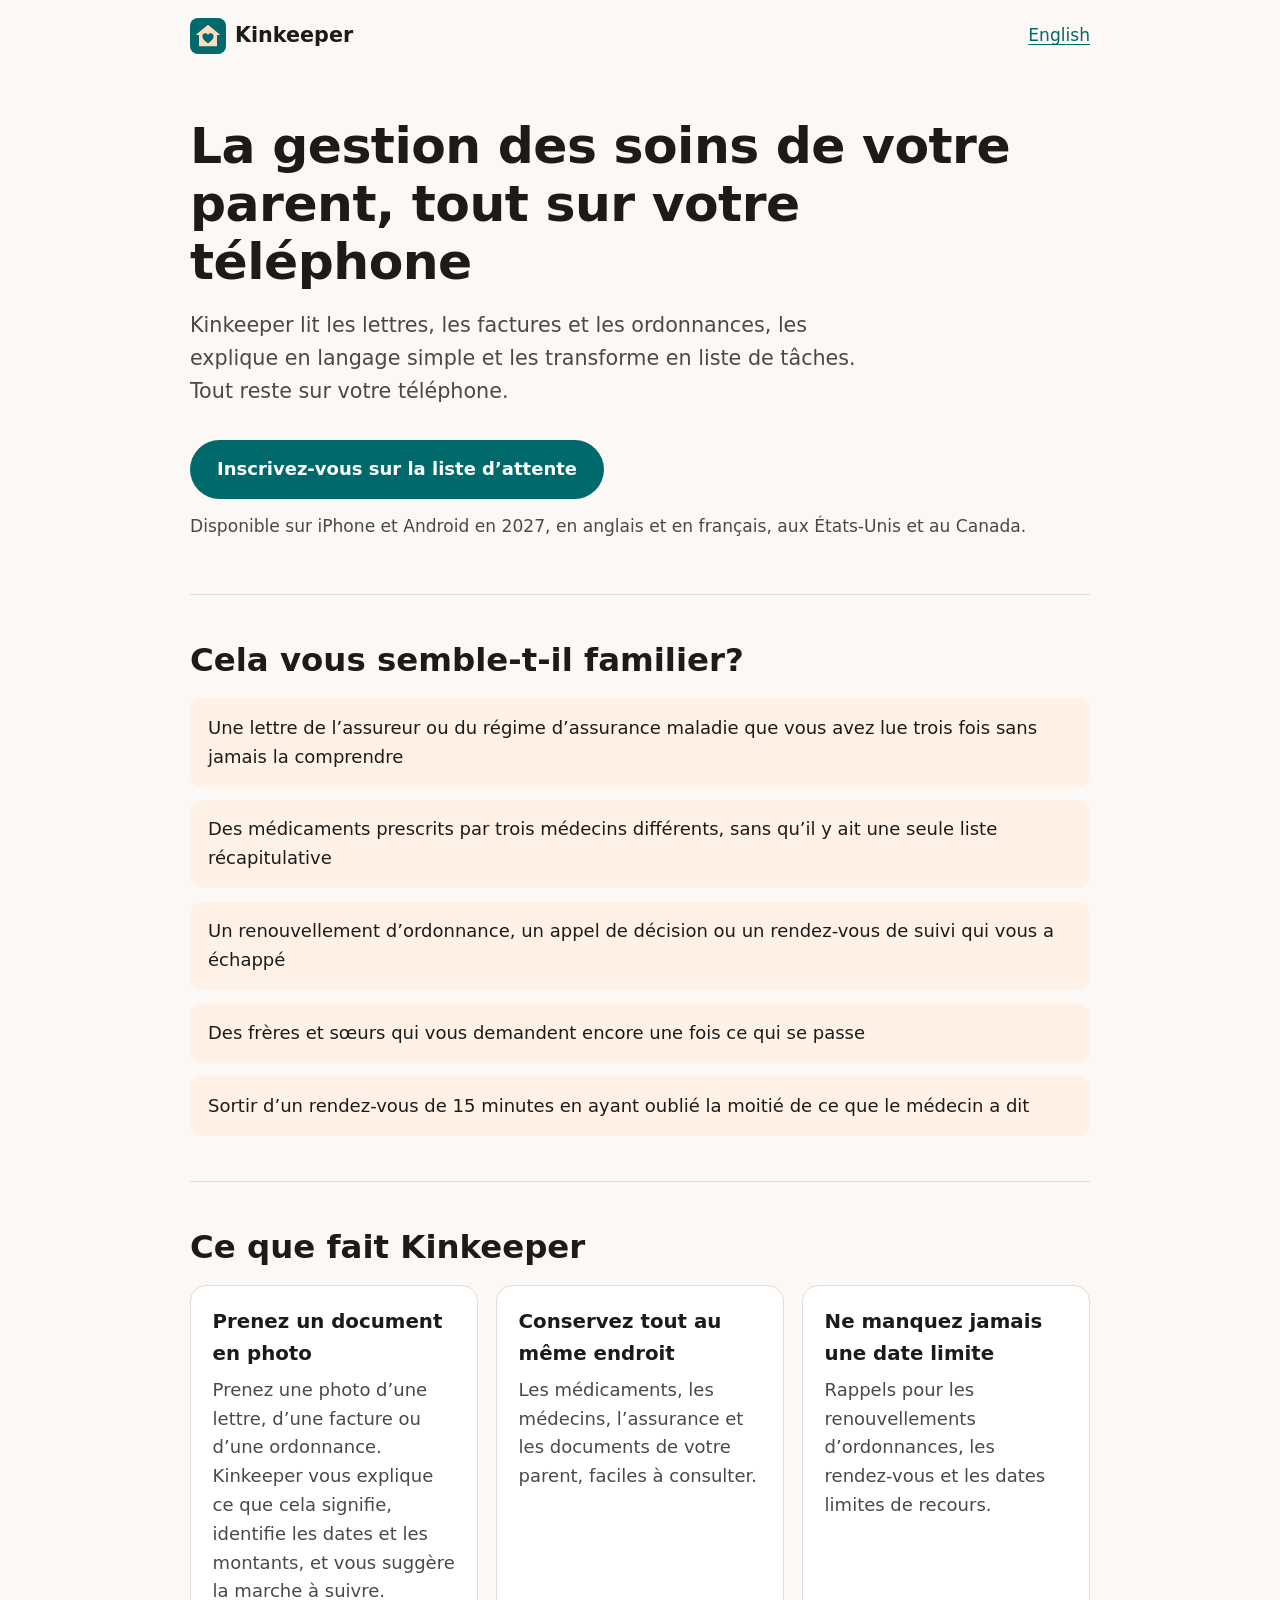
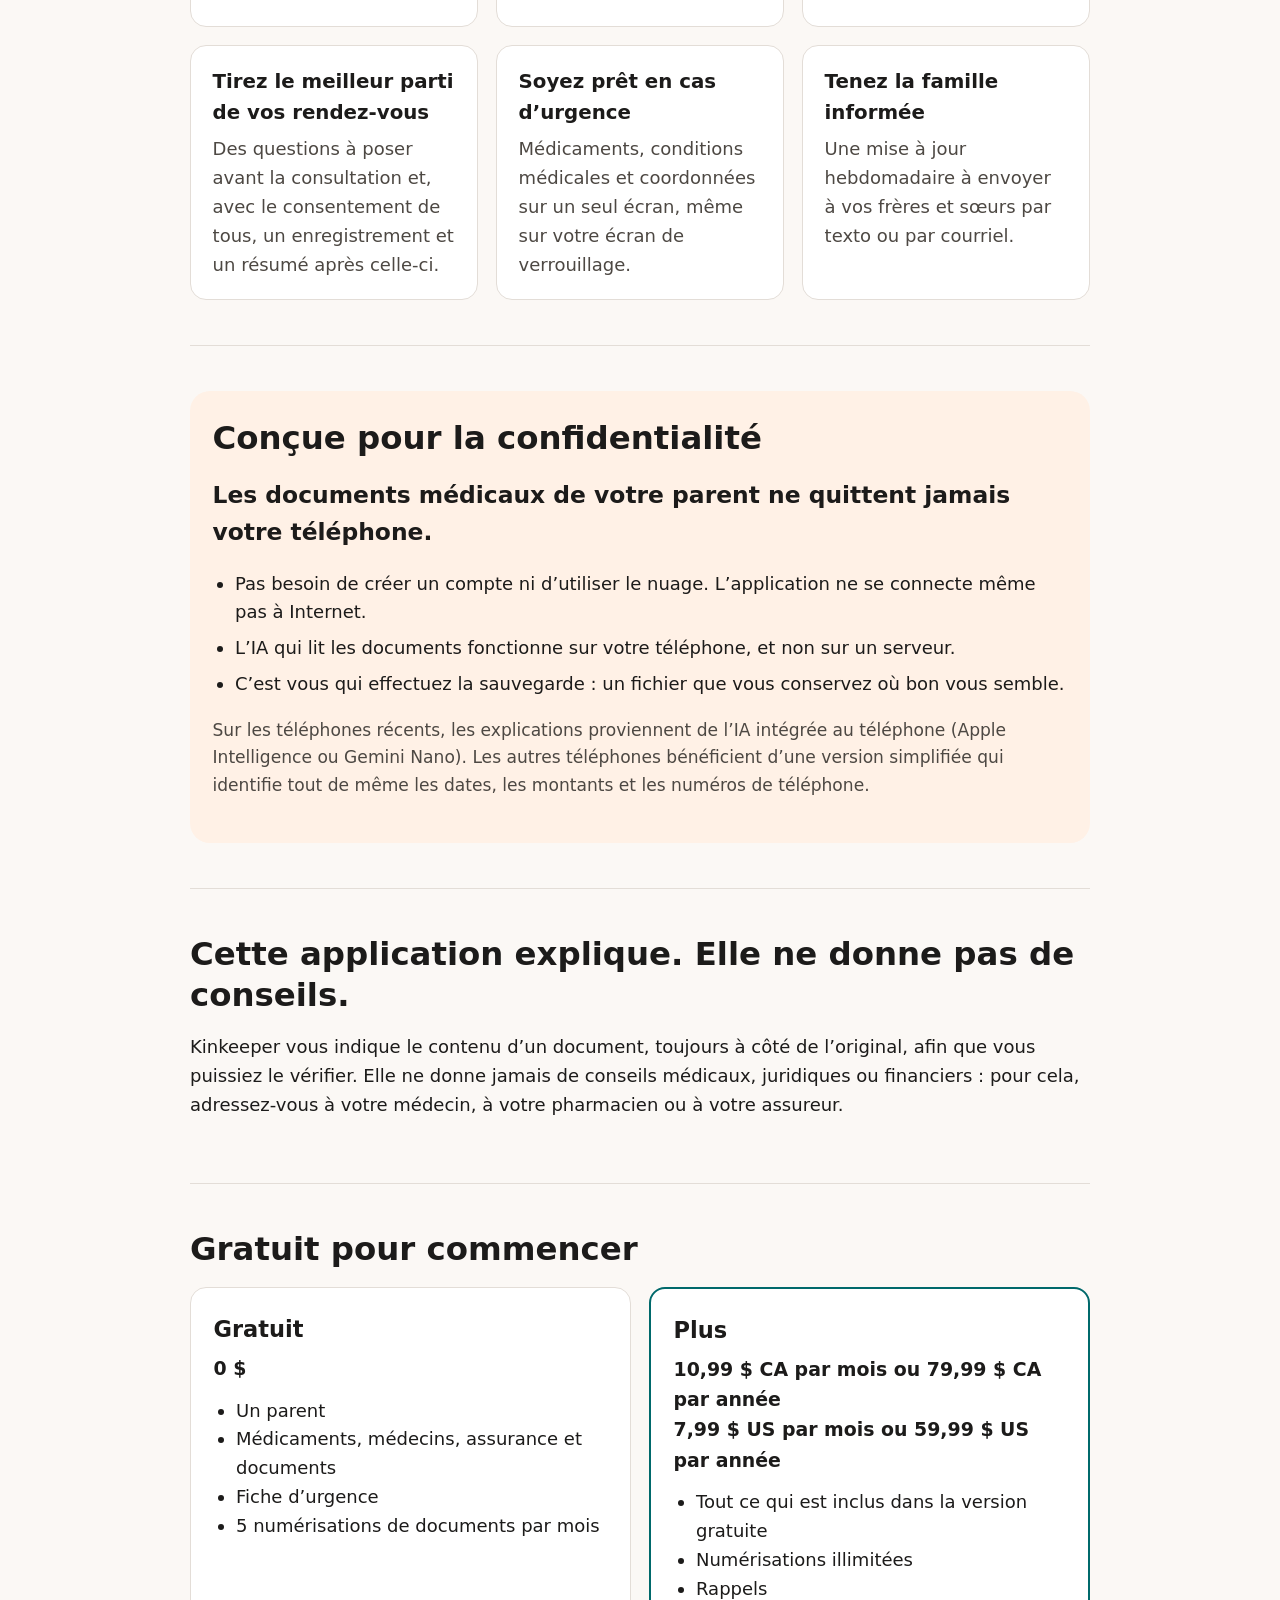
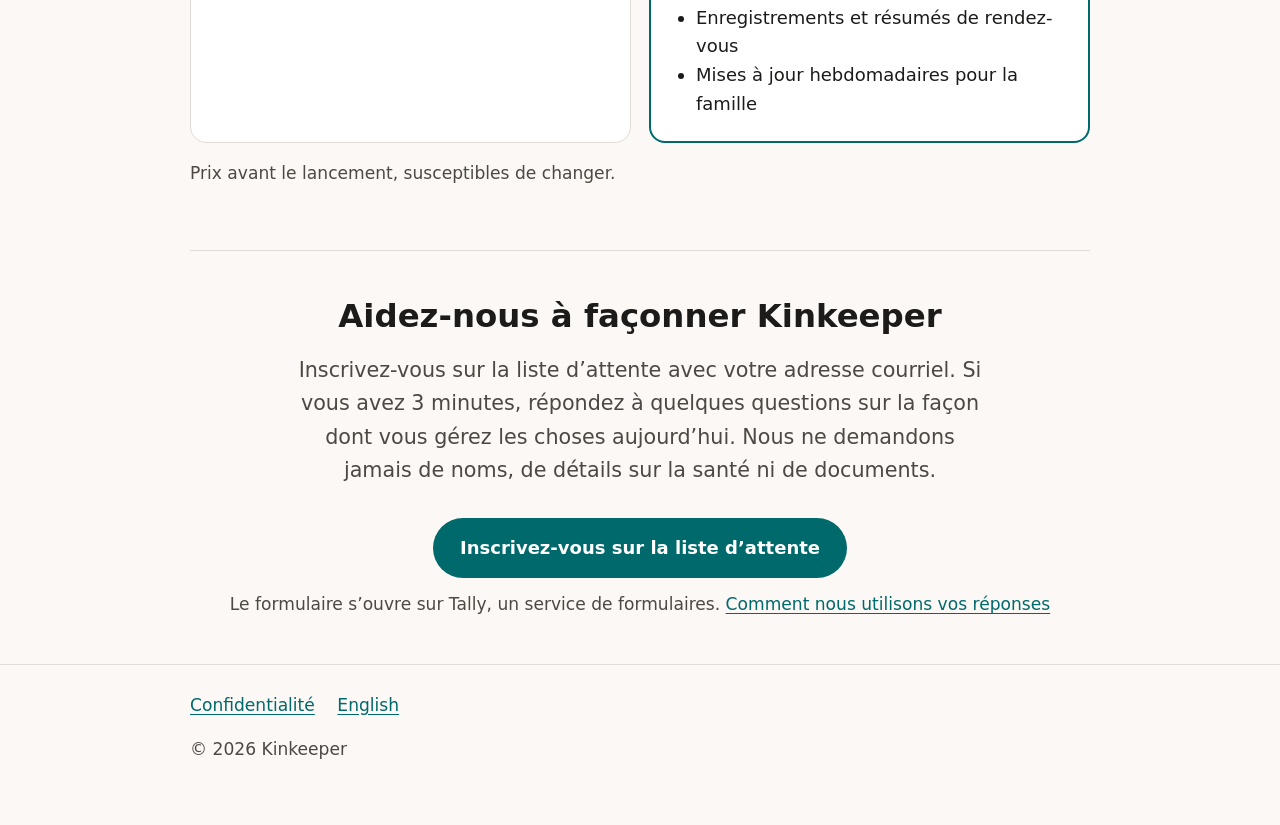
==== fr/index.html @ bebd0492 "Kinkeeper's landing page in English and French Co-Authored-By: Claude Opus 5.5 <noreply@anthropic.co" ====
<!doctype html>
<html lang="fr-CA">
<head>
  <meta charset="utf-8">
  <meta name="viewport" content="width=device-width, initial-scale=1">
  <title>Kinkeeper : la gestion des soins de votre parent, tout sur votre téléphone</title>
  <meta name="description" content="Kinkeeper lit les lettres, les factures et les ordonnances de votre parent, les explique en langage simple et les transforme en liste de tâches. Tout reste sur votre téléphone. Disponible sur iPhone et Android en 2027.">
  <link rel="alternate" hreflang="en" href="https://dalemagrath-developer.github.io/kinkeeper-site/">
  <link rel="alternate" hreflang="fr-CA" href="https://dalemagrath-developer.github.io/kinkeeper-site/fr/">
  <link rel="icon" href="../favicon.svg" type="image/svg+xml">
  <link rel="stylesheet" href="../styles.css">
</head>
<body>
  <a class="skip-link" href="#main">Passer au contenu principal</a>

  <header class="site-header">
    <div class="wrap">
      <a class="brand" href="./" aria-label="Kinkeeper, page d’accueil">
        <svg viewBox="0 0 64 64" aria-hidden="true"><rect width="64" height="64" rx="14" fill="#00696B"/><path d="M32 12 10 30h6v20h32V30h6z" fill="#FFDCBF"/><path d="M32 45s-10-6.2-10-12.6c0-3.2 2.4-5.4 5.2-5.4 2.1 0 3.8 1.2 4.8 3 1-1.8 2.7-3 4.8-3 2.8 0 5.2 2.2 5.2 5.4C42 38.8 32 45 32 45z" fill="#00696B"/></svg>
        Kinkeeper
      </a>
      <a class="lang-switch" href="../" hreflang="en" lang="en">English</a>
    </div>
  </header>

  <main id="main">
    <div class="wrap">
      <section class="hero" aria-labelledby="hero-title">
        <h1 id="hero-title">La gestion des soins de votre parent, tout sur votre téléphone</h1>
        <p class="lead">Kinkeeper lit les lettres, les factures et les ordonnances, les explique en langage simple et les transforme en liste de tâches. Tout reste sur votre téléphone.</p>
        <a class="button" href="#join">Inscrivez-vous sur la liste d’attente</a>
        <p class="note">Disponible sur iPhone et Android en 2027, en anglais et en français, aux États-Unis et au Canada.</p>
      </section>

      <section aria-labelledby="pains-title">
        <h2 id="pains-title">Cela vous semble-t-il familier?</h2>
        <ul class="pains">
          <li>Une lettre de l’assureur ou du régime d’assurance maladie que vous avez lue trois fois sans jamais la comprendre</li>
          <li>Des médicaments prescrits par trois médecins différents, sans qu’il y ait une seule liste récapitulative</li>
          <li>Un renouvellement d’ordonnance, un appel de décision ou un rendez-vous de suivi qui vous a échappé</li>
          <li>Des frères et sœurs qui vous demandent encore une fois ce qui se passe</li>
          <li>Sortir d’un rendez-vous de 15 minutes en ayant oublié la moitié de ce que le médecin a dit</li>
        </ul>
      </section>

      <section aria-labelledby="features-title">
        <h2 id="features-title">Ce que fait Kinkeeper</h2>
        <ul class="cards">
          <li class="card">
            <h3>Prenez un document en photo</h3>
            <p>Prenez une photo d’une lettre, d’une facture ou d’une ordonnance. Kinkeeper vous explique ce que cela signifie, identifie les dates et les montants, et vous suggère la marche à suivre.</p>
          </li>
          <li class="card">
            <h3>Conservez tout au même endroit</h3>
            <p>Les médicaments, les médecins, l’assurance et les documents de votre parent, faciles à consulter.</p>
          </li>
          <li class="card">
            <h3>Ne manquez jamais une date limite</h3>
            <p>Rappels pour les renouvellements d’ordonnances, les rendez-vous et les dates limites de recours.</p>
          </li>
          <li class="card">
            <h3>Tirez le meilleur parti de vos rendez-vous</h3>
            <p>Des questions à poser avant la consultation et, avec le consentement de tous, un enregistrement et un résumé après celle-ci.</p>
          </li>
          <li class="card">
            <h3>Soyez prêt en cas d’urgence</h3>
            <p>Médicaments, conditions médicales et coordonnées sur un seul écran, même sur votre écran de verrouillage.</p>
          </li>
          <li class="card">
            <h3>Tenez la famille informée</h3>
            <p>Une mise à jour hebdomadaire à envoyer à vos frères et sœurs par texto ou par courriel.</p>
          </li>
        </ul>
      </section>

      <section aria-labelledby="private-title">
        <div class="private">
          <h2 id="private-title">Conçue pour la confidentialité</h2>
          <p class="quote">Les documents médicaux de votre parent ne quittent jamais votre téléphone.</p>
          <ul class="checks">
            <li>Pas besoin de créer un compte ni d’utiliser le nuage. L’application ne se connecte même pas à Internet.</li>
            <li>L’IA qui lit les documents fonctionne sur votre téléphone, et non sur un serveur.</li>
            <li>C’est vous qui effectuez la sauvegarde : un fichier que vous conservez où bon vous semble.</li>
          </ul>
          <p class="small">Sur les téléphones récents, les explications proviennent de l’IA intégrée au téléphone (Apple Intelligence ou Gemini Nano). Les autres téléphones bénéficient d’une version simplifiée qui identifie tout de même les dates, les montants et les numéros de téléphone.</p>
        </div>
      </section>

      <section aria-labelledby="advice-title">
        <h2 id="advice-title">Cette application explique. Elle ne donne pas de conseils.</h2>
        <p>Kinkeeper vous indique le contenu d’un document, toujours à côté de l’original, afin que vous puissiez le vérifier. Elle ne donne jamais de conseils médicaux, juridiques ou financiers : pour cela, adressez-vous à votre médecin, à votre pharmacien ou à votre assureur.</p>
      </section>

      <section aria-labelledby="prices-title">
        <h2 id="prices-title">Gratuit pour commencer</h2>
        <div class="plans">
          <div class="plan">
            <h3>Gratuit</h3>
            <p class="price">0 $</p>
            <ul>
              <li>Un parent</li>
              <li>Médicaments, médecins, assurance et documents</li>
              <li>Fiche d’urgence</li>
              <li>5 numérisations de documents par mois</li>
            </ul>
          </div>
          <div class="plan plus">
            <h3>Plus</h3>
            <p class="price">10,99 $ CA par mois ou 79,99 $ CA par année<br>7,99 $ US par mois ou 59,99 $ US par année</p>
            <ul>
              <li>Tout ce qui est inclus dans la version gratuite</li>
              <li>Numérisations illimitées</li>
              <li>Rappels</li>
              <li>Enregistrements et résumés de rendez-vous</li>
              <li>Mises à jour hebdomadaires pour la famille</li>
            </ul>
          </div>
        </div>
        <p class="small">Prix avant le lancement, susceptibles de changer.</p>
      </section>

      <section class="join" id="join" aria-labelledby="join-title">
        <h2 id="join-title">Aidez-nous à façonner Kinkeeper</h2>
        <p class="lead">Inscrivez-vous sur la liste d’attente avec votre adresse courriel. Si vous avez 3 minutes, répondez à quelques questions sur la façon dont vous gérez les choses aujourd’hui. Nous ne demandons jamais de noms, de détails sur la santé ni de documents.</p>
        <a class="button" href="https://tally.so/r/RWD21v">Inscrivez-vous sur la liste d’attente</a>
        <p class="note">Le formulaire s’ouvre sur Tally, un service de formulaires. <a href="confidentialite.html">Comment nous utilisons vos réponses</a></p>
      </section>
    </div>
  </main>

  <footer class="site-footer">
    <div class="wrap">
      <nav aria-label="Pied de page">
        <a href="confidentialite.html">Confidentialité</a>
        <a href="../" hreflang="en" lang="en">English</a>
      </nav>
      <p>© 2026 Kinkeeper</p>
    </div>
  </footer>
</body>
</html>
---- styles.css ----
/* Kinkeeper's landing page: one stylesheet for both languages. Colours are the app's (blueprint §7): teal #00696B and
   warm sand #FFDCBF, with dark-mode matches. Body text is 18px, as in the app. No web fonts or other outside files, so
   opening the page asks nothing of any other site. */

:root {
  --teal: #00696b;
  --teal-strong: #004f51;
  --sand: #ffdcbf;
  --bg: #fbf8f5;
  --surface: #ffffff;
  --surface-warm: #fff1e6;
  --text: #1c1b1a;
  --text-muted: #4d4843;
  --border: #e3ddd7;
  --on-teal: #ffffff;
  --focus: #b35c00;
  color-scheme: light;
}

@media (prefers-color-scheme: dark) {
  :root {
    --teal: #4cdadb;
    --teal-strong: #6ff6f7;
    --sand: #ffb77a;
    --bg: #121414;
    --surface: #1b1f1f;
    --surface-warm: #2a221c;
    --text: #ece8e4;
    --text-muted: #c2bcb6;
    --border: #3a3f3f;
    --on-teal: #003738;
    --focus: #ffb77a;
    color-scheme: dark;
  }
}

*,
*::before,
*::after {
  box-sizing: border-box;
}

html {
  font-size: 112.5%; /* 18px, and it follows the browser's text-size setting */
  -webkit-text-size-adjust: 100%;
}

body {
  margin: 0;
  background: var(--bg);
  color: var(--text);
  font-family: system-ui, -apple-system, "Segoe UI", Roboto, "Helvetica Neue", Arial, sans-serif;
  line-height: 1.6;
}

a {
  color: var(--teal);
  text-underline-offset: 0.15em;
}

a:hover {
  color: var(--teal-strong);
}

:focus-visible {
  outline: 3px solid var(--focus);
  outline-offset: 3px;
  border-radius: 4px;
}

.skip-link {
  position: absolute;
  left: 1rem;
  top: -3rem;
  background: var(--surface);
  padding: 0.5rem 1rem;
  border-radius: 8px;
  z-index: 1;
}

.skip-link:focus {
  top: 1rem;
}

.wrap {
  max-width: 52rem;
  margin: 0 auto;
  padding: 0 1rem;
}

/* Header */

.site-header .wrap {
  display: flex;
  align-items: center;
  justify-content: space-between;
  gap: 1rem;
  padding-top: 1rem;
  padding-bottom: 1rem;
}

.brand {
  display: inline-flex;
  align-items: center;
  gap: 0.5rem;
  font-weight: 700;
  font-size: 1.15rem;
  color: var(--text);
  text-decoration: none;
}

.brand svg {
  width: 2rem;
  height: 2rem;
  flex: none;
}

.lang-switch {
  font-size: 0.95rem;
}

/* Hero */

.hero {
  padding: 2.5rem 0 3rem;
}

h1 {
  font-size: clamp(1.9rem, 6vw, 2.8rem);
  line-height: 1.15;
  margin: 0 0 1rem;
  letter-spacing: -0.01em;
}

h2 {
  font-size: clamp(1.4rem, 4vw, 1.8rem);
  line-height: 1.25;
  margin: 0 0 1rem;
}

h3 {
  font-size: 1.1rem;
  margin: 0 0 0.35rem;
}

.lead {
  font-size: 1.15rem;
  color: var(--text-muted);
  margin: 0 0 1.75rem;
  max-width: 38rem;
}

.button {
  display: inline-block;
  background: var(--teal);
  color: var(--on-teal);
  font-weight: 700;
  text-decoration: none;
  padding: 0.85rem 1.5rem;
  border-radius: 999px;
  min-height: 48px;
}

.button:hover {
  background: var(--teal-strong);
  color: var(--on-teal);
}

.note {
  font-size: 0.95rem;
  color: var(--text-muted);
  margin: 0.75rem 0 0;
}

/* Sections */

section {
  padding: 2.5rem 0;
}

section + section {
  border-top: 1px solid var(--border);
}

.pains {
  list-style: none;
  padding: 0;
  margin: 0;
  display: grid;
  gap: 0.75rem;
}

.pains li {
  background: var(--surface-warm);
  border-radius: 12px;
  padding: 0.85rem 1rem;
}

.cards {
  list-style: none;
  padding: 0;
  margin: 0;
  display: grid;
  gap: 1rem;
  grid-template-columns: repeat(auto-fit, minmax(15rem, 1fr));
}

.card {
  background: var(--surface);
  border: 1px solid var(--border);
  border-radius: 16px;
  padding: 1.1rem 1.2rem;
}

.card p {
  margin: 0;
  color: var(--text-muted);
}

.private {
  background: var(--surface-warm);
  border-radius: 20px;
  padding: 1.5rem 1.25rem;
}

.private .quote {
  font-size: 1.3rem;
  font-weight: 700;
  margin: 0 0 1rem;
}

.checks {
  padding-left: 1.25rem;
  margin: 0 0 1rem;
}

.checks li + li {
  margin-top: 0.4rem;
}

.small {
  font-size: 0.95rem;
  color: var(--text-muted);
}

/* Prices */

.plans {
  display: grid;
  gap: 1rem;
  grid-template-columns: repeat(auto-fit, minmax(15rem, 1fr));
}

.plan {
  background: var(--surface);
  border: 1px solid var(--border);
  border-radius: 16px;
  padding: 1.25rem;
}

.plan.plus {
  border: 2px solid var(--teal);
}

.plan h3 {
  font-size: 1.25rem;
}

.price {
  font-size: 1.05rem;
  font-weight: 700;
  margin: 0 0 0.75rem;
}

.plan ul {
  padding-left: 1.25rem;
  margin: 0;
}

/* Join */

.join {
  text-align: center;
}

.join .lead {
  margin-left: auto;
  margin-right: auto;
}

/* Footer */

.site-footer {
  border-top: 1px solid var(--border);
  padding: 1.5rem 0 2.5rem;
  font-size: 0.95rem;
  color: var(--text-muted);
}

.site-footer nav {
  display: flex;
  flex-wrap: wrap;
  gap: 0.5rem 1.25rem;
  margin-bottom: 0.5rem;
}

/* Privacy notice */

.doc {
  padding: 1.5rem 0 3rem;
  max-width: 42rem;
}

.doc h2 {
  font-size: 1.3rem;
  margin-top: 2rem;
}

.doc ul {
  padding-left: 1.25rem;
}

@media (prefers-reduced-motion: no-preference) {
  html {
    scroll-behavior: smooth;
  }
}
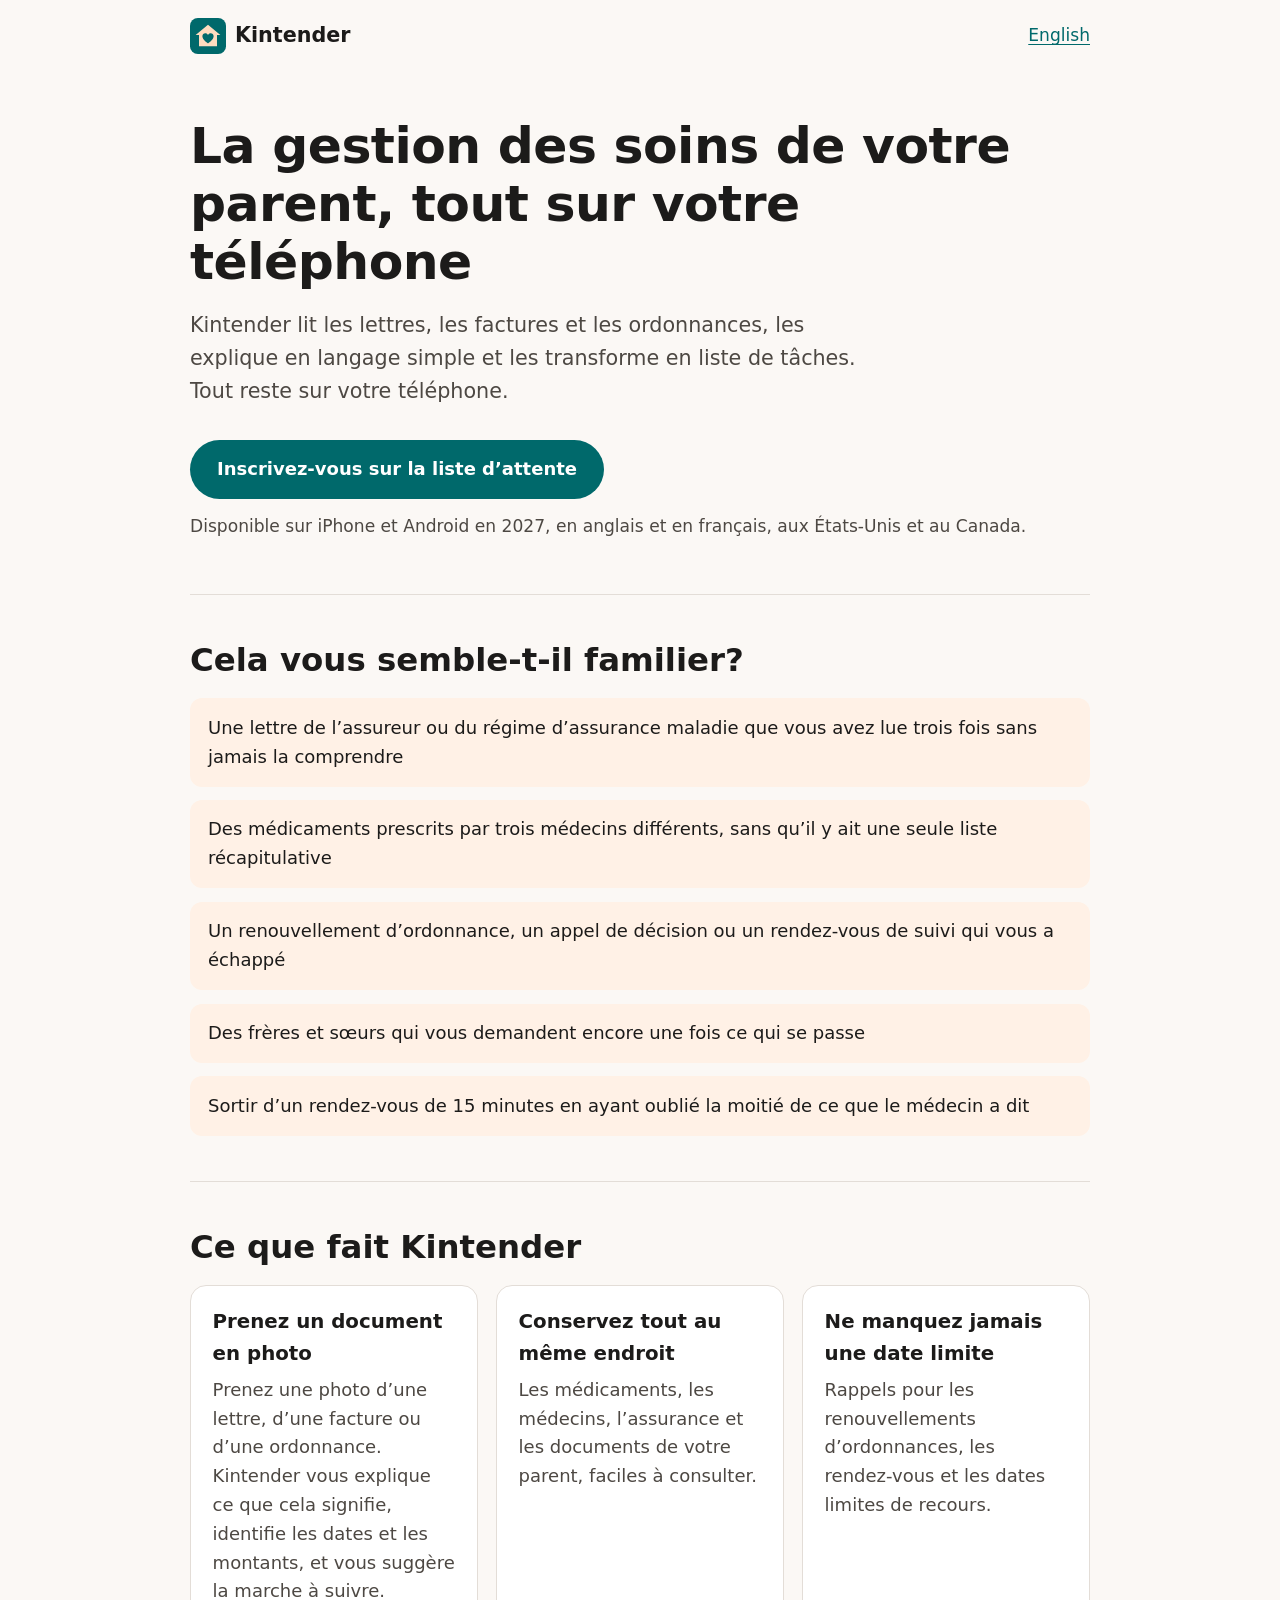
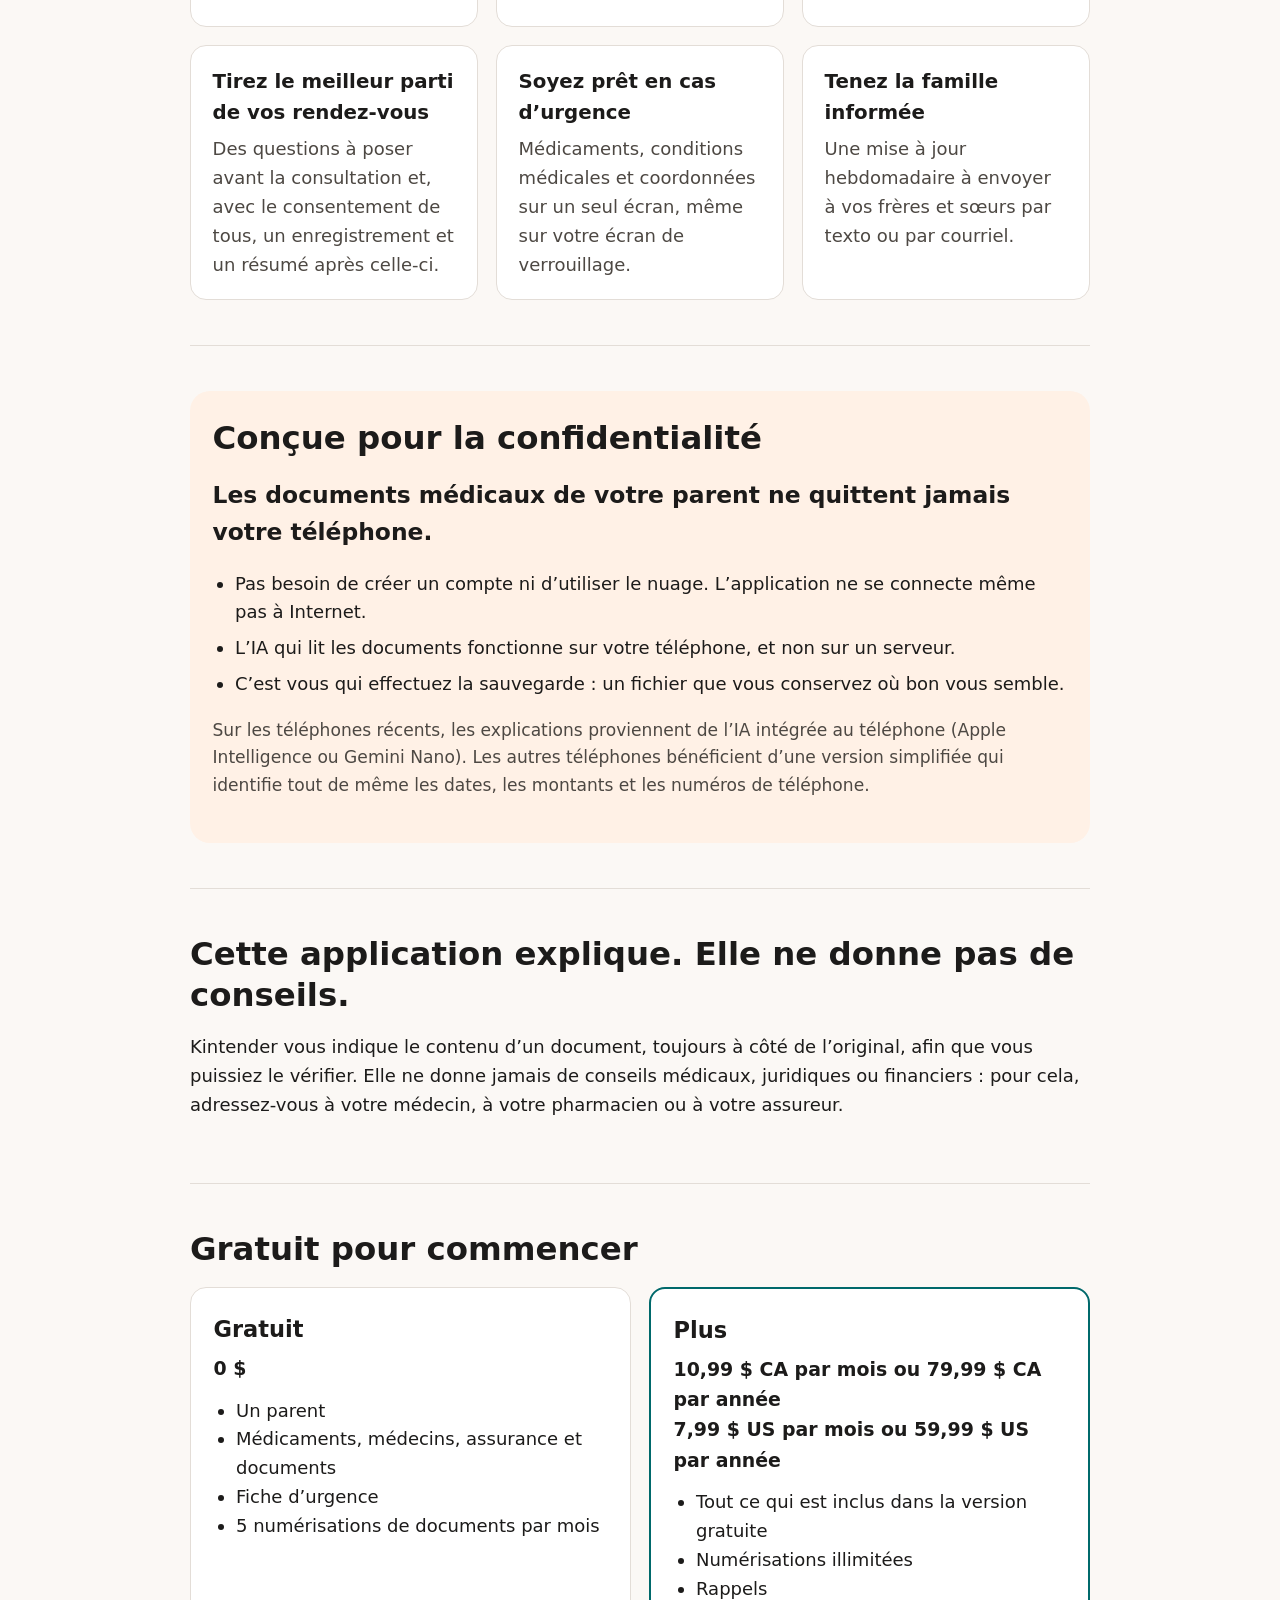
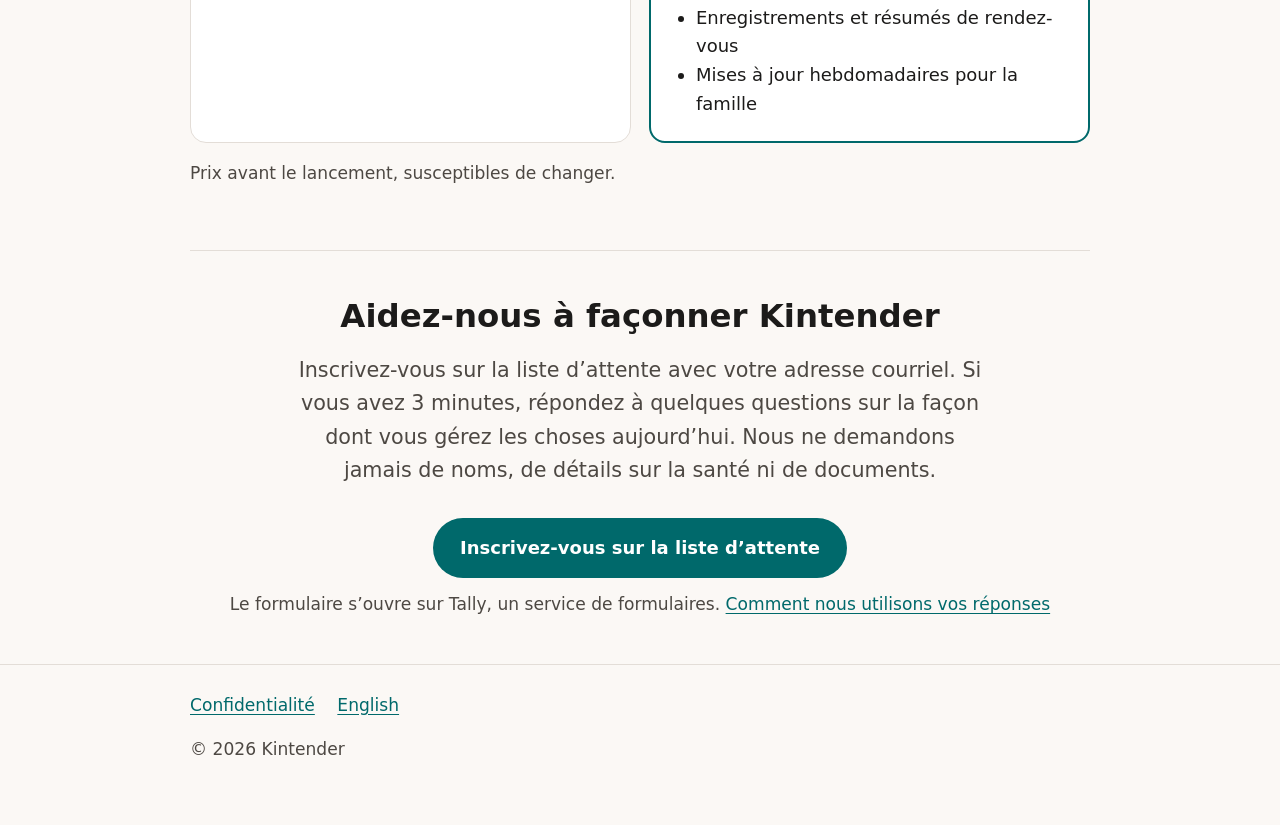
==== commit 4ce7c2be: "Rename the site Kintender" ====
--- a/fr/index.html
+++ b/fr/index.html
@@ -3,10 +3,10 @@
 <head>
   <meta charset="utf-8">
   <meta name="viewport" content="width=device-width, initial-scale=1">
-  <title>Kinkeeper : la gestion des soins de votre parent, tout sur votre téléphone</title>
-  <meta name="description" content="Kinkeeper lit les lettres, les factures et les ordonnances de votre parent, les explique en langage simple et les transforme en liste de tâches. Tout reste sur votre téléphone. Disponible sur iPhone et Android en 2027.">
-  <link rel="alternate" hreflang="en" href="https://dalemagrath-developer.github.io/kinkeeper-site/">
-  <link rel="alternate" hreflang="fr-CA" href="https://dalemagrath-developer.github.io/kinkeeper-site/fr/">
+  <title>Kintender : la gestion des soins de votre parent, tout sur votre téléphone</title>
+  <meta name="description" content="Kintender lit les lettres, les factures et les ordonnances de votre parent, les explique en langage simple et les transforme en liste de tâches. Tout reste sur votre téléphone. Disponible sur iPhone et Android en 2027.">
+  <link rel="alternate" hreflang="en" href="https://dalemagrath-developer.github.io/kintender-site/">
+  <link rel="alternate" hreflang="fr-CA" href="https://dalemagrath-developer.github.io/kintender-site/fr/">
   <link rel="icon" href="../favicon.svg" type="image/svg+xml">
   <link rel="stylesheet" href="../styles.css">
 </head>
@@ -15,9 +15,9 @@
 
   <header class="site-header">
     <div class="wrap">
-      <a class="brand" href="./" aria-label="Kinkeeper, page d’accueil">
+      <a class="brand" href="./" aria-label="Kintender, page d’accueil">
         <svg viewBox="0 0 64 64" aria-hidden="true"><rect width="64" height="64" rx="14" fill="#00696B"/><path d="M32 12 10 30h6v20h32V30h6z" fill="#FFDCBF"/><path d="M32 45s-10-6.2-10-12.6c0-3.2 2.4-5.4 5.2-5.4 2.1 0 3.8 1.2 4.8 3 1-1.8 2.7-3 4.8-3 2.8 0 5.2 2.2 5.2 5.4C42 38.8 32 45 32 45z" fill="#00696B"/></svg>
-        Kinkeeper
+        Kintender
       </a>
       <a class="lang-switch" href="../" hreflang="en" lang="en">English</a>
     </div>
@@ -27,7 +27,7 @@
     <div class="wrap">
       <section class="hero" aria-labelledby="hero-title">
         <h1 id="hero-title">La gestion des soins de votre parent, tout sur votre téléphone</h1>
-        <p class="lead">Kinkeeper lit les lettres, les factures et les ordonnances, les explique en langage simple et les transforme en liste de tâches. Tout reste sur votre téléphone.</p>
+        <p class="lead">Kintender lit les lettres, les factures et les ordonnances, les explique en langage simple et les transforme en liste de tâches. Tout reste sur votre téléphone.</p>
         <a class="button" href="#join">Inscrivez-vous sur la liste d’attente</a>
         <p class="note">Disponible sur iPhone et Android en 2027, en anglais et en français, aux États-Unis et au Canada.</p>
       </section>
@@ -44,11 +44,11 @@
       </section>
 
       <section aria-labelledby="features-title">
-        <h2 id="features-title">Ce que fait Kinkeeper</h2>
+        <h2 id="features-title">Ce que fait Kintender</h2>
         <ul class="cards">
           <li class="card">
             <h3>Prenez un document en photo</h3>
-            <p>Prenez une photo d’une lettre, d’une facture ou d’une ordonnance. Kinkeeper vous explique ce que cela signifie, identifie les dates et les montants, et vous suggère la marche à suivre.</p>
+            <p>Prenez une photo d’une lettre, d’une facture ou d’une ordonnance. Kintender vous explique ce que cela signifie, identifie les dates et les montants, et vous suggère la marche à suivre.</p>
           </li>
           <li class="card">
             <h3>Conservez tout au même endroit</h3>
@@ -88,7 +88,7 @@
 
       <section aria-labelledby="advice-title">
         <h2 id="advice-title">Cette application explique. Elle ne donne pas de conseils.</h2>
-        <p>Kinkeeper vous indique le contenu d’un document, toujours à côté de l’original, afin que vous puissiez le vérifier. Elle ne donne jamais de conseils médicaux, juridiques ou financiers : pour cela, adressez-vous à votre médecin, à votre pharmacien ou à votre assureur.</p>
+        <p>Kintender vous indique le contenu d’un document, toujours à côté de l’original, afin que vous puissiez le vérifier. Elle ne donne jamais de conseils médicaux, juridiques ou financiers : pour cela, adressez-vous à votre médecin, à votre pharmacien ou à votre assureur.</p>
       </section>
 
       <section aria-labelledby="prices-title">
@@ -120,7 +120,7 @@
       </section>
 
       <section class="join" id="join" aria-labelledby="join-title">
-        <h2 id="join-title">Aidez-nous à façonner Kinkeeper</h2>
+        <h2 id="join-title">Aidez-nous à façonner Kintender</h2>
         <p class="lead">Inscrivez-vous sur la liste d’attente avec votre adresse courriel. Si vous avez 3 minutes, répondez à quelques questions sur la façon dont vous gérez les choses aujourd’hui. Nous ne demandons jamais de noms, de détails sur la santé ni de documents.</p>
         <a class="button" href="https://tally.so/r/RWD21v">Inscrivez-vous sur la liste d’attente</a>
         <p class="note">Le formulaire s’ouvre sur Tally, un service de formulaires. <a href="confidentialite.html">Comment nous utilisons vos réponses</a></p>
@@ -134,7 +134,7 @@
         <a href="confidentialite.html">Confidentialité</a>
         <a href="../" hreflang="en" lang="en">English</a>
       </nav>
-      <p>© 2026 Kinkeeper</p>
+      <p>© 2026 Kintender</p>
     </div>
   </footer>
 </body>
--- a/styles.css
+++ b/styles.css
@@ -1,4 +1,4 @@
-/* Kinkeeper's landing page: one stylesheet for both languages. Colours are the app's (blueprint §7): teal #00696B and
+/* Kintender's landing page: one stylesheet for both languages. Colours are the app's (blueprint §7): teal #00696B and
    warm sand #FFDCBF, with dark-mode matches. Body text is 18px, as in the app. No web fonts or other outside files, so
    opening the page asks nothing of any other site. */
 
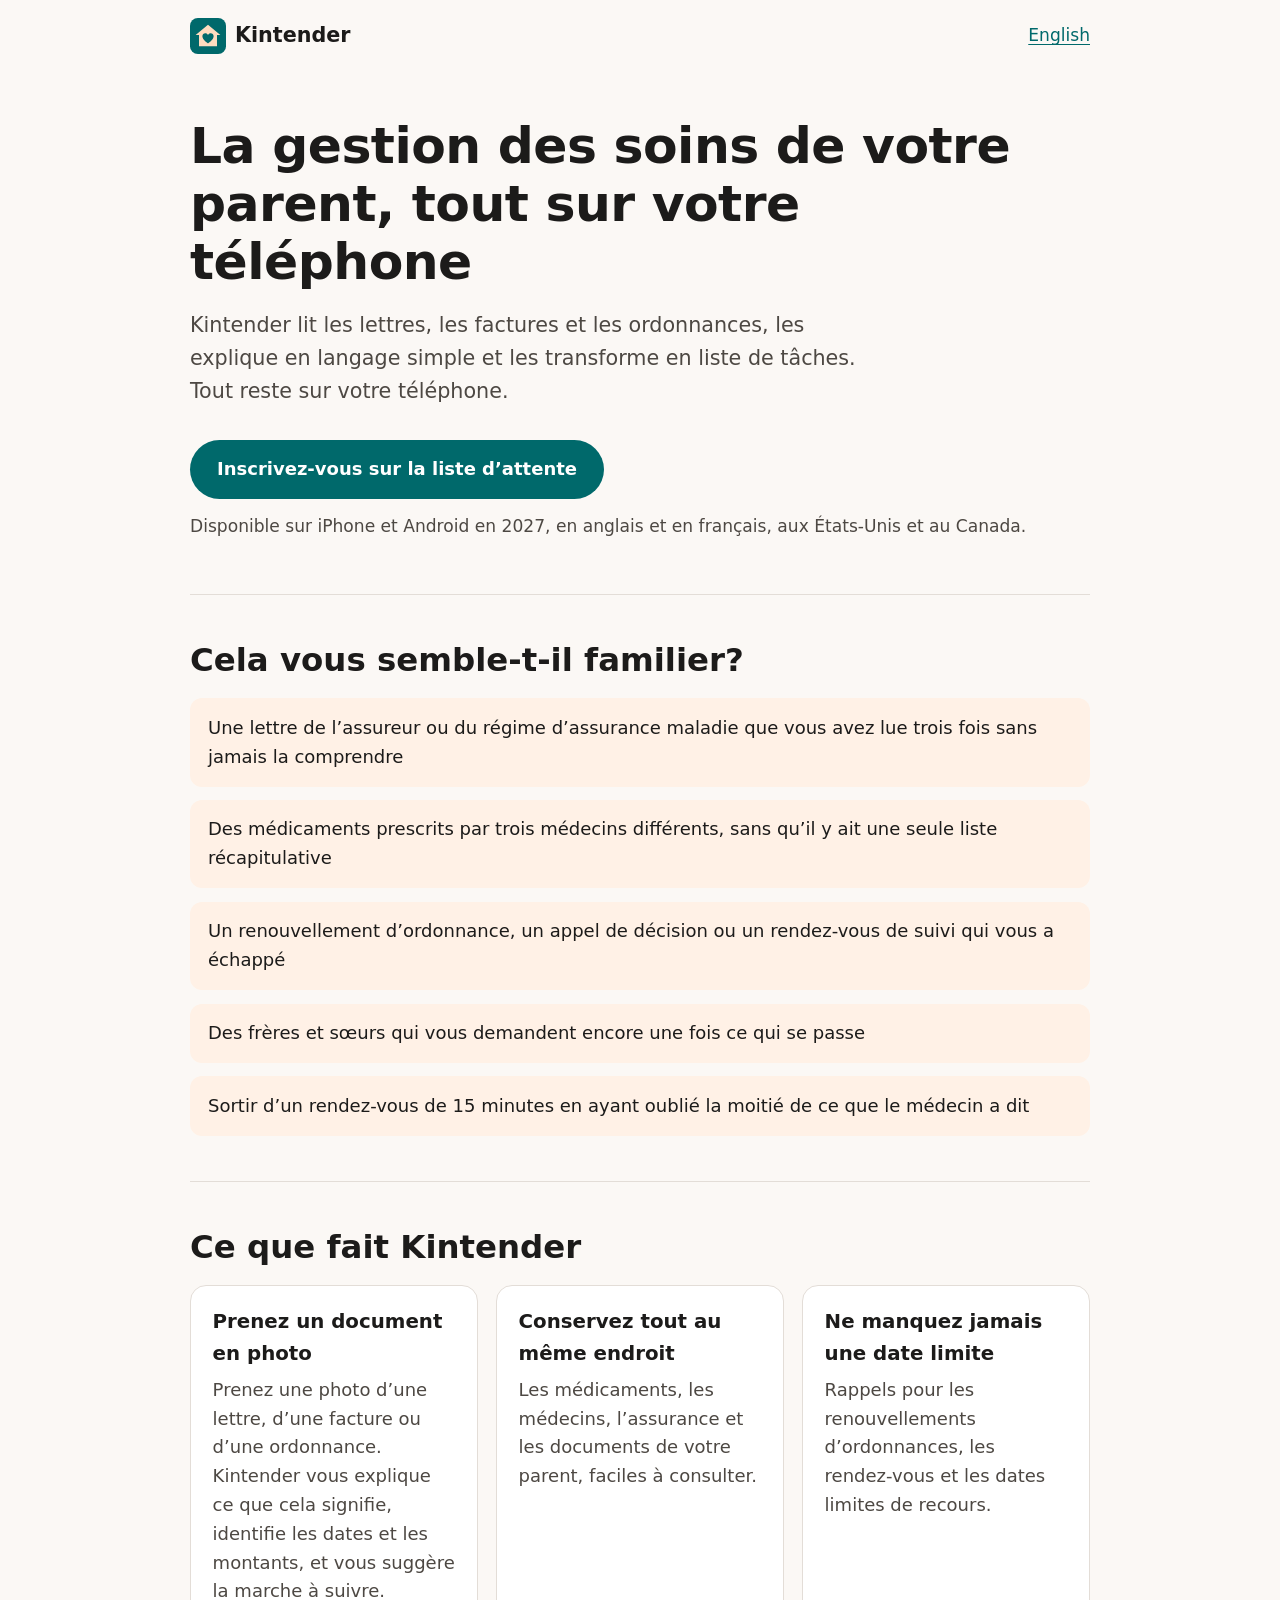
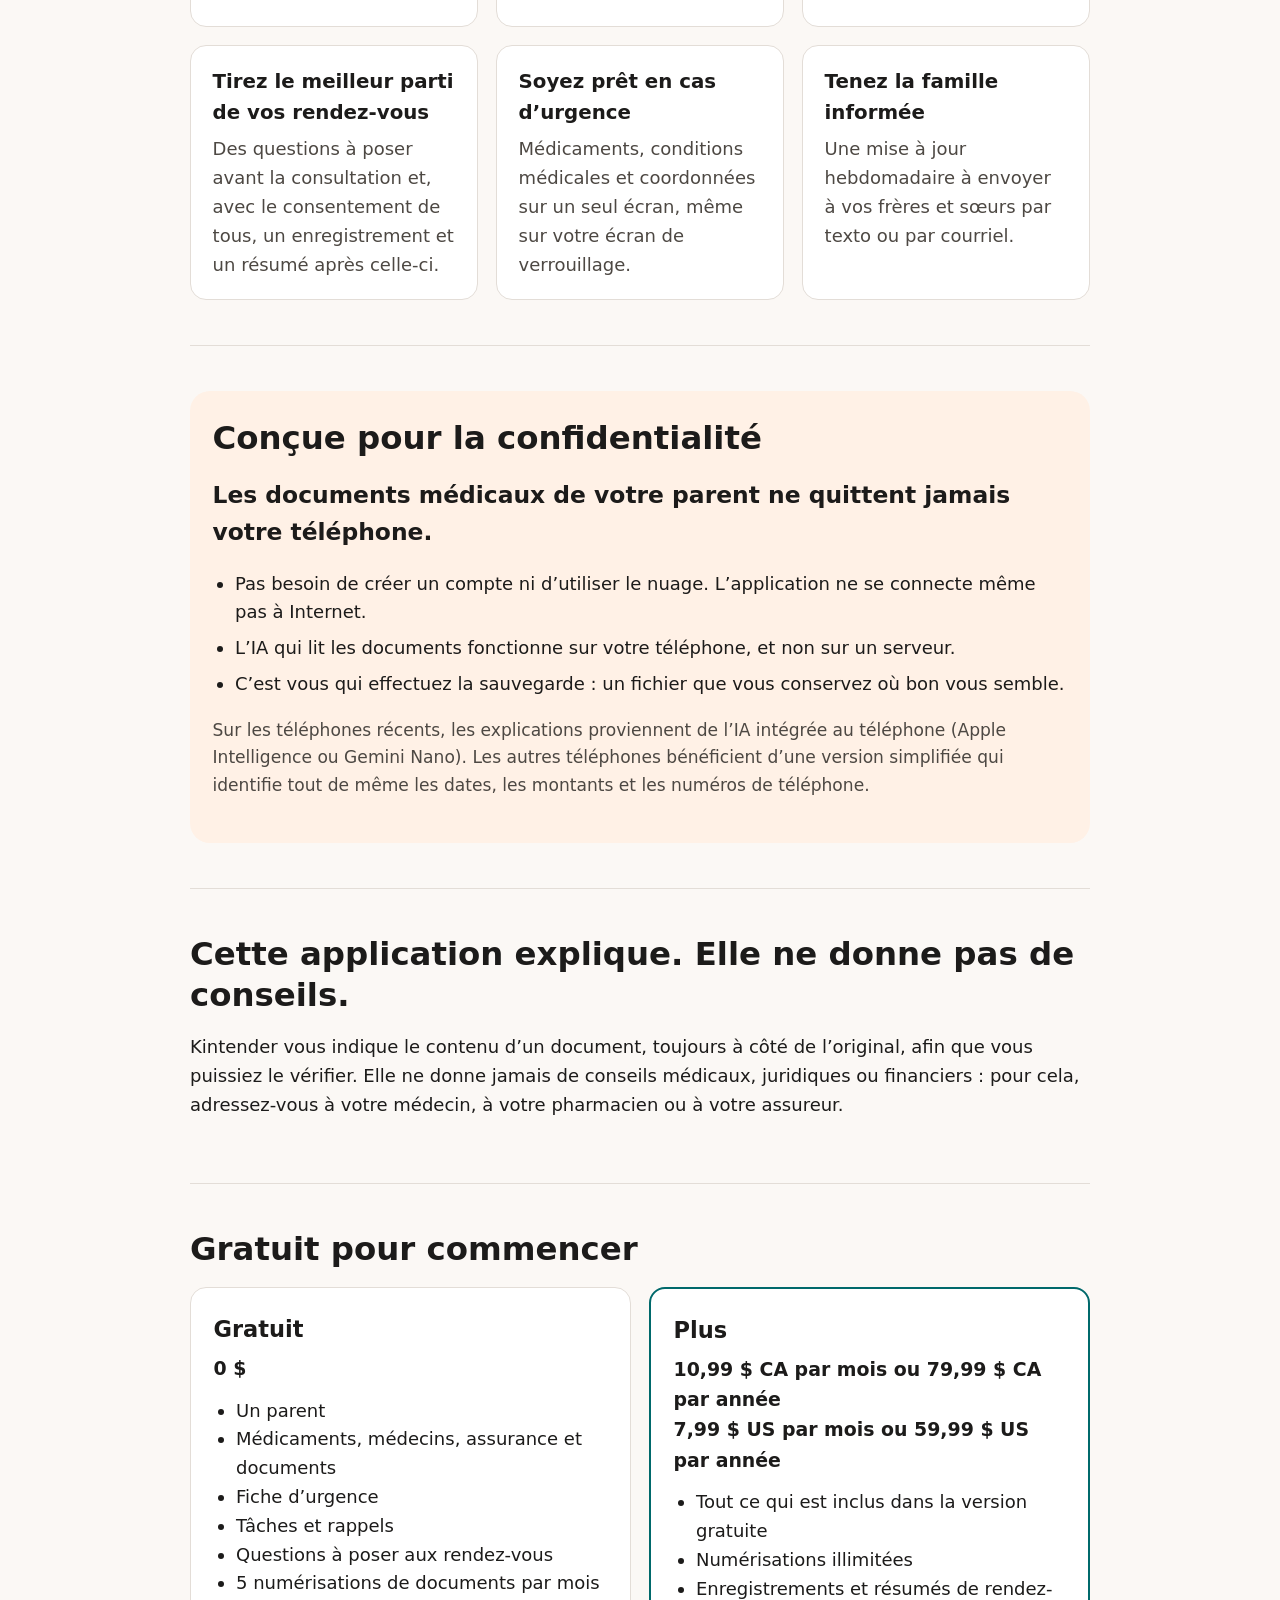
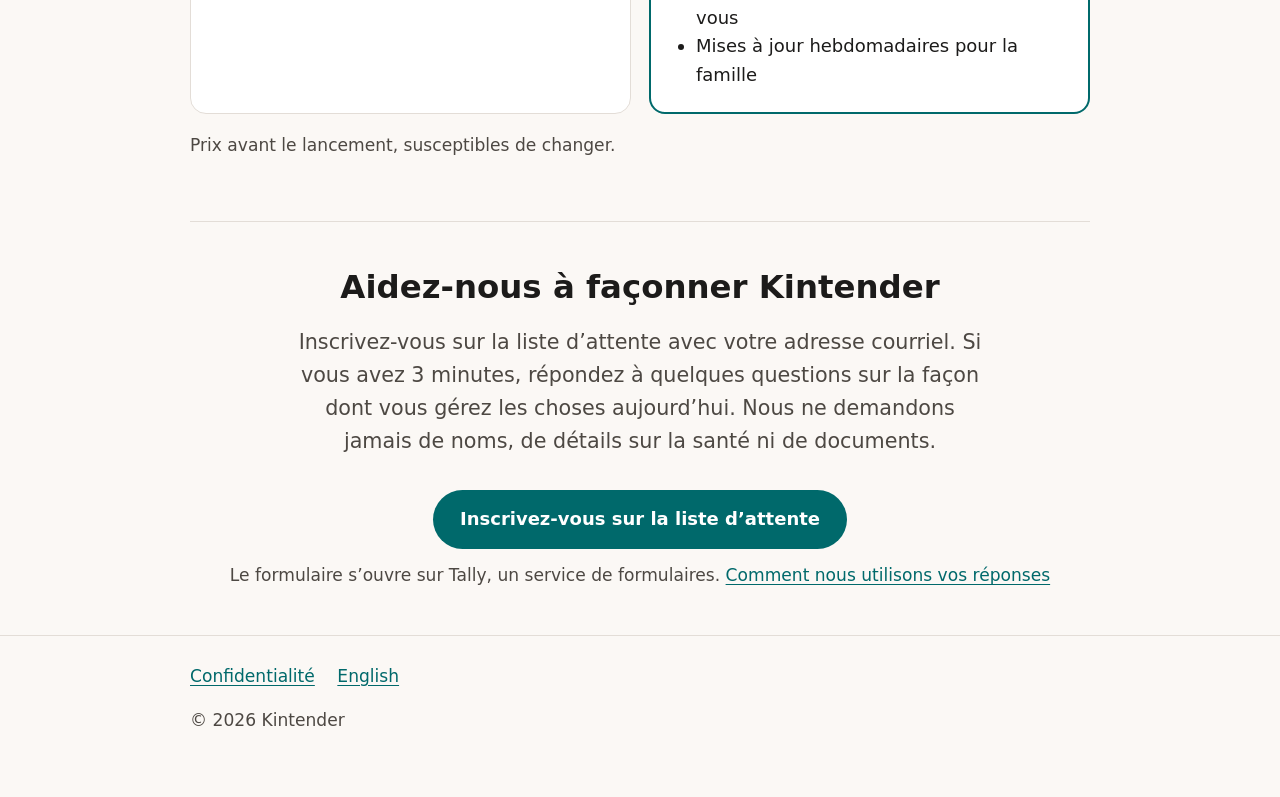
==== commit 88297fb1: "Prices: tasks, reminders and visit questions are free Reminders move from Plus to Free (Kintender's " ====
--- a/fr/index.html
+++ b/fr/index.html
@@ -101,6 +101,8 @@
               <li>Un parent</li>
               <li>Médicaments, médecins, assurance et documents</li>
               <li>Fiche d’urgence</li>
+              <li>Tâches et rappels</li>
+              <li>Questions à poser aux rendez-vous</li>
               <li>5 numérisations de documents par mois</li>
             </ul>
           </div>
@@ -110,7 +112,6 @@
             <ul>
               <li>Tout ce qui est inclus dans la version gratuite</li>
               <li>Numérisations illimitées</li>
-              <li>Rappels</li>
               <li>Enregistrements et résumés de rendez-vous</li>
               <li>Mises à jour hebdomadaires pour la famille</li>
             </ul>
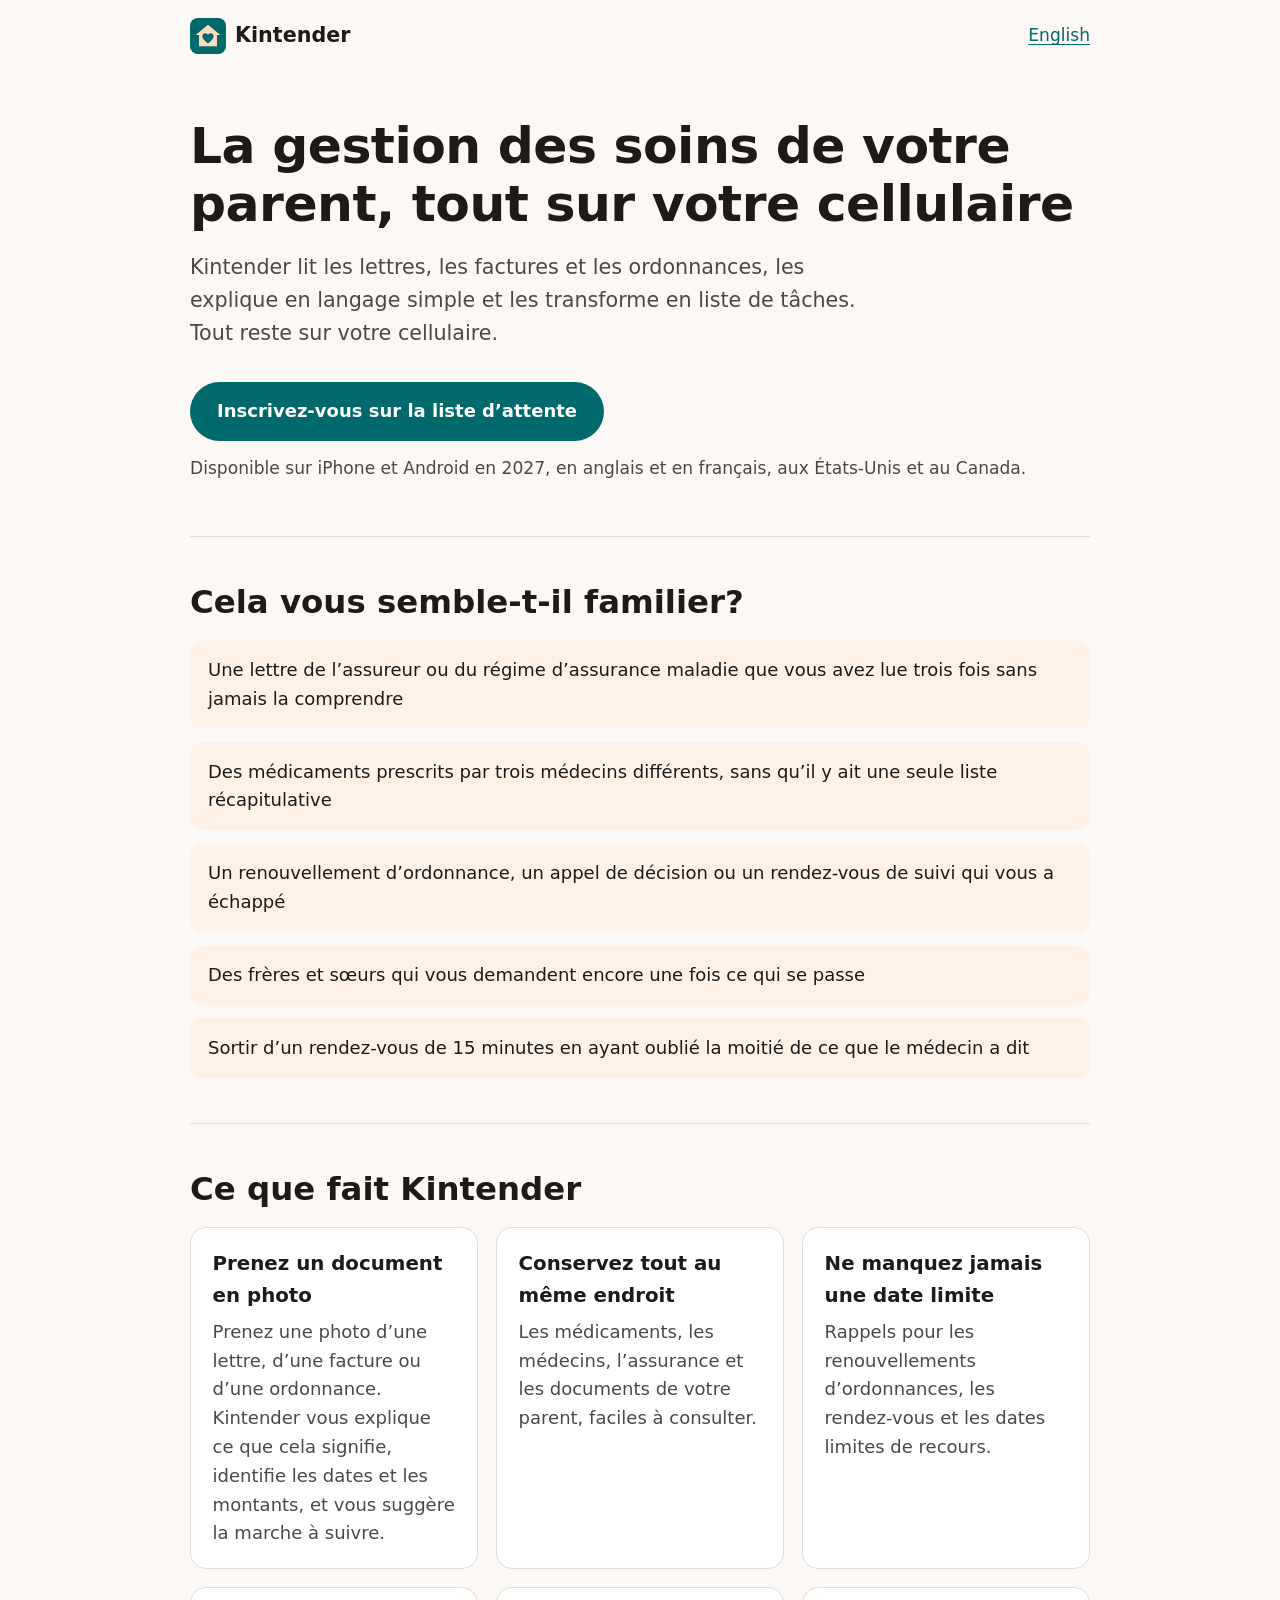
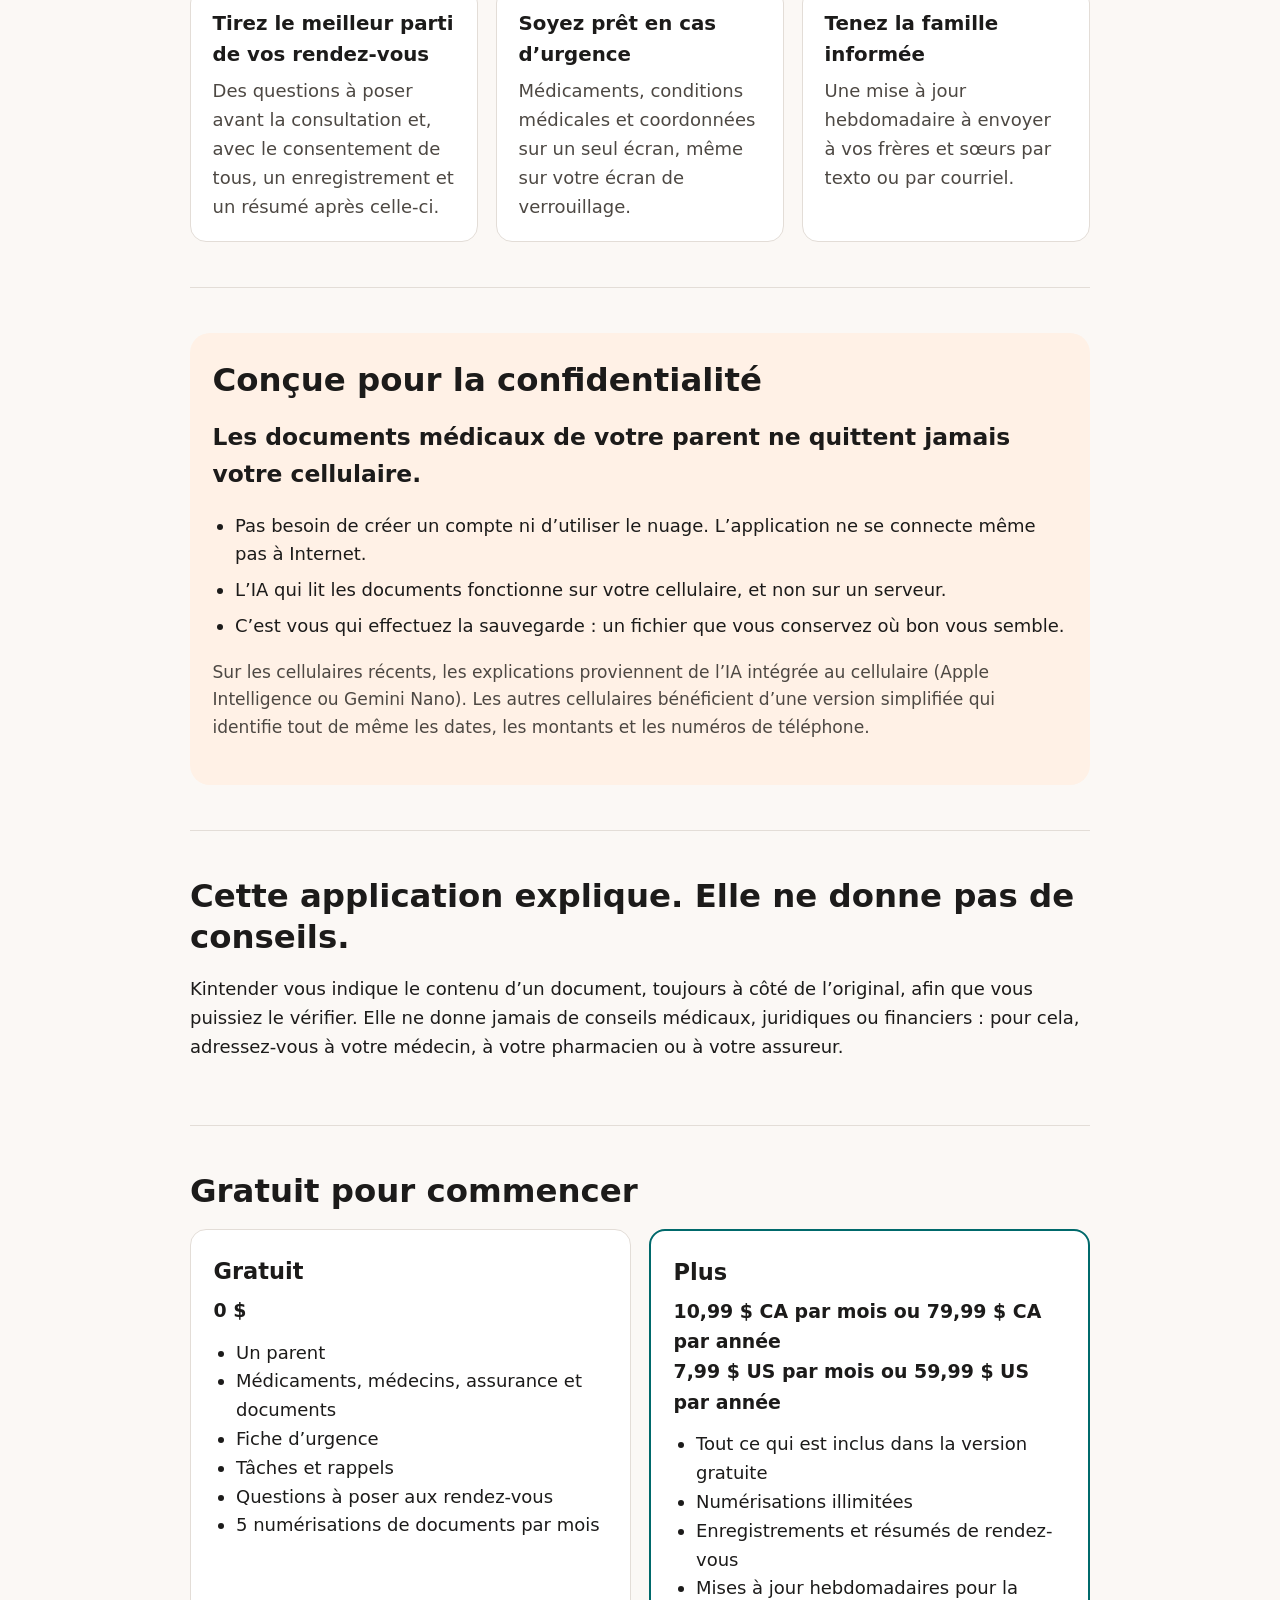
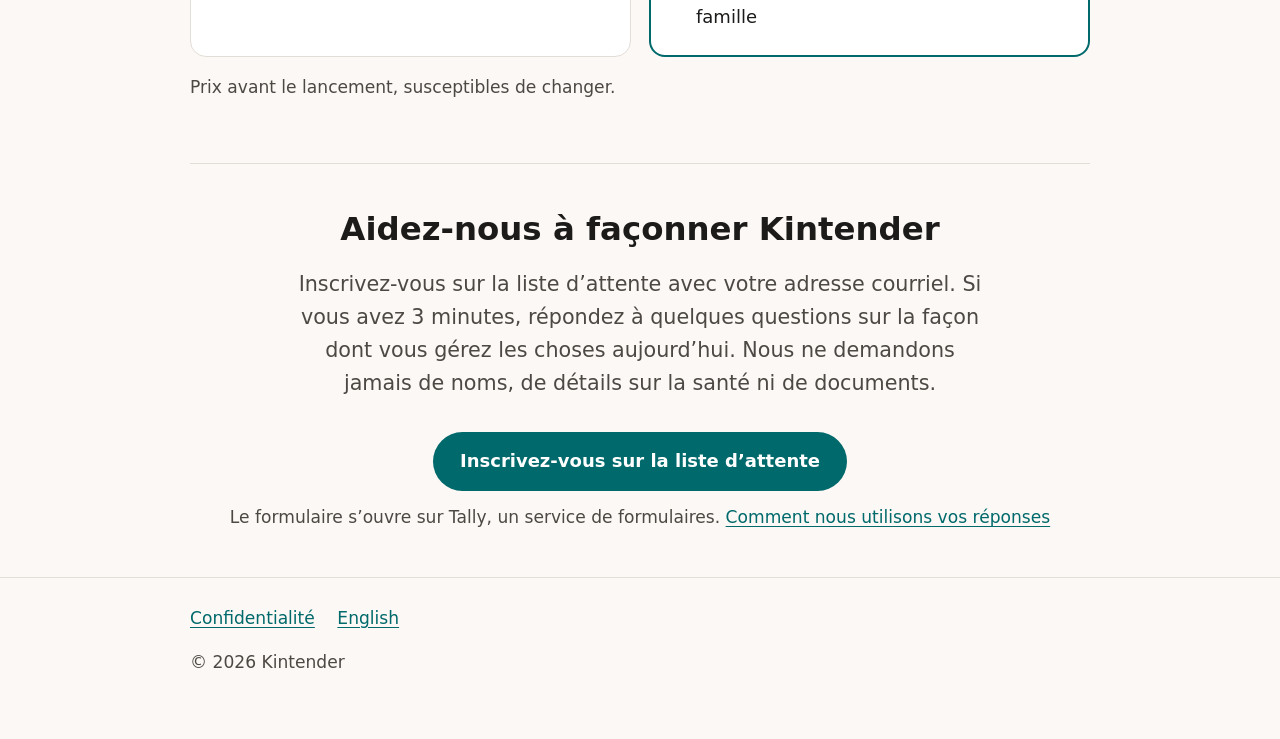
==== commit bea23805: "French: « cellulaire », as in Kintender's site/fr (its PR #26) Copies Kintender's site/fr/index.html" ====
--- a/fr/index.html
+++ b/fr/index.html
@@ -3,8 +3,8 @@
 <head>
   <meta charset="utf-8">
   <meta name="viewport" content="width=device-width, initial-scale=1">
-  <title>Kintender : la gestion des soins de votre parent, tout sur votre téléphone</title>
-  <meta name="description" content="Kintender lit les lettres, les factures et les ordonnances de votre parent, les explique en langage simple et les transforme en liste de tâches. Tout reste sur votre téléphone. Disponible sur iPhone et Android en 2027.">
+  <title>Kintender : la gestion des soins de votre parent, tout sur votre cellulaire</title>
+  <meta name="description" content="Kintender lit les lettres, les factures et les ordonnances de votre parent, les explique en langage simple et les transforme en liste de tâches. Tout reste sur votre cellulaire. Disponible sur iPhone et Android en 2027.">
   <link rel="alternate" hreflang="en" href="https://dalemagrath-developer.github.io/kintender-site/">
   <link rel="alternate" hreflang="fr-CA" href="https://dalemagrath-developer.github.io/kintender-site/fr/">
   <link rel="icon" href="../favicon.svg" type="image/svg+xml">
@@ -26,8 +26,8 @@
   <main id="main">
     <div class="wrap">
       <section class="hero" aria-labelledby="hero-title">
-        <h1 id="hero-title">La gestion des soins de votre parent, tout sur votre téléphone</h1>
-        <p class="lead">Kintender lit les lettres, les factures et les ordonnances, les explique en langage simple et les transforme en liste de tâches. Tout reste sur votre téléphone.</p>
+        <h1 id="hero-title">La gestion des soins de votre parent, tout sur votre cellulaire</h1>
+        <p class="lead">Kintender lit les lettres, les factures et les ordonnances, les explique en langage simple et les transforme en liste de tâches. Tout reste sur votre cellulaire.</p>
         <a class="button" href="#join">Inscrivez-vous sur la liste d’attente</a>
         <p class="note">Disponible sur iPhone et Android en 2027, en anglais et en français, aux États-Unis et au Canada.</p>
       </section>
@@ -76,13 +76,13 @@
       <section aria-labelledby="private-title">
         <div class="private">
           <h2 id="private-title">Conçue pour la confidentialité</h2>
-          <p class="quote">Les documents médicaux de votre parent ne quittent jamais votre téléphone.</p>
+          <p class="quote">Les documents médicaux de votre parent ne quittent jamais votre cellulaire.</p>
           <ul class="checks">
             <li>Pas besoin de créer un compte ni d’utiliser le nuage. L’application ne se connecte même pas à Internet.</li>
-            <li>L’IA qui lit les documents fonctionne sur votre téléphone, et non sur un serveur.</li>
+            <li>L’IA qui lit les documents fonctionne sur votre cellulaire, et non sur un serveur.</li>
             <li>C’est vous qui effectuez la sauvegarde : un fichier que vous conservez où bon vous semble.</li>
           </ul>
-          <p class="small">Sur les téléphones récents, les explications proviennent de l’IA intégrée au téléphone (Apple Intelligence ou Gemini Nano). Les autres téléphones bénéficient d’une version simplifiée qui identifie tout de même les dates, les montants et les numéros de téléphone.</p>
+          <p class="small">Sur les cellulaires récents, les explications proviennent de l’IA intégrée au cellulaire (Apple Intelligence ou Gemini Nano). Les autres cellulaires bénéficient d’une version simplifiée qui identifie tout de même les dates, les montants et les numéros de téléphone.</p>
         </div>
       </section>
 
